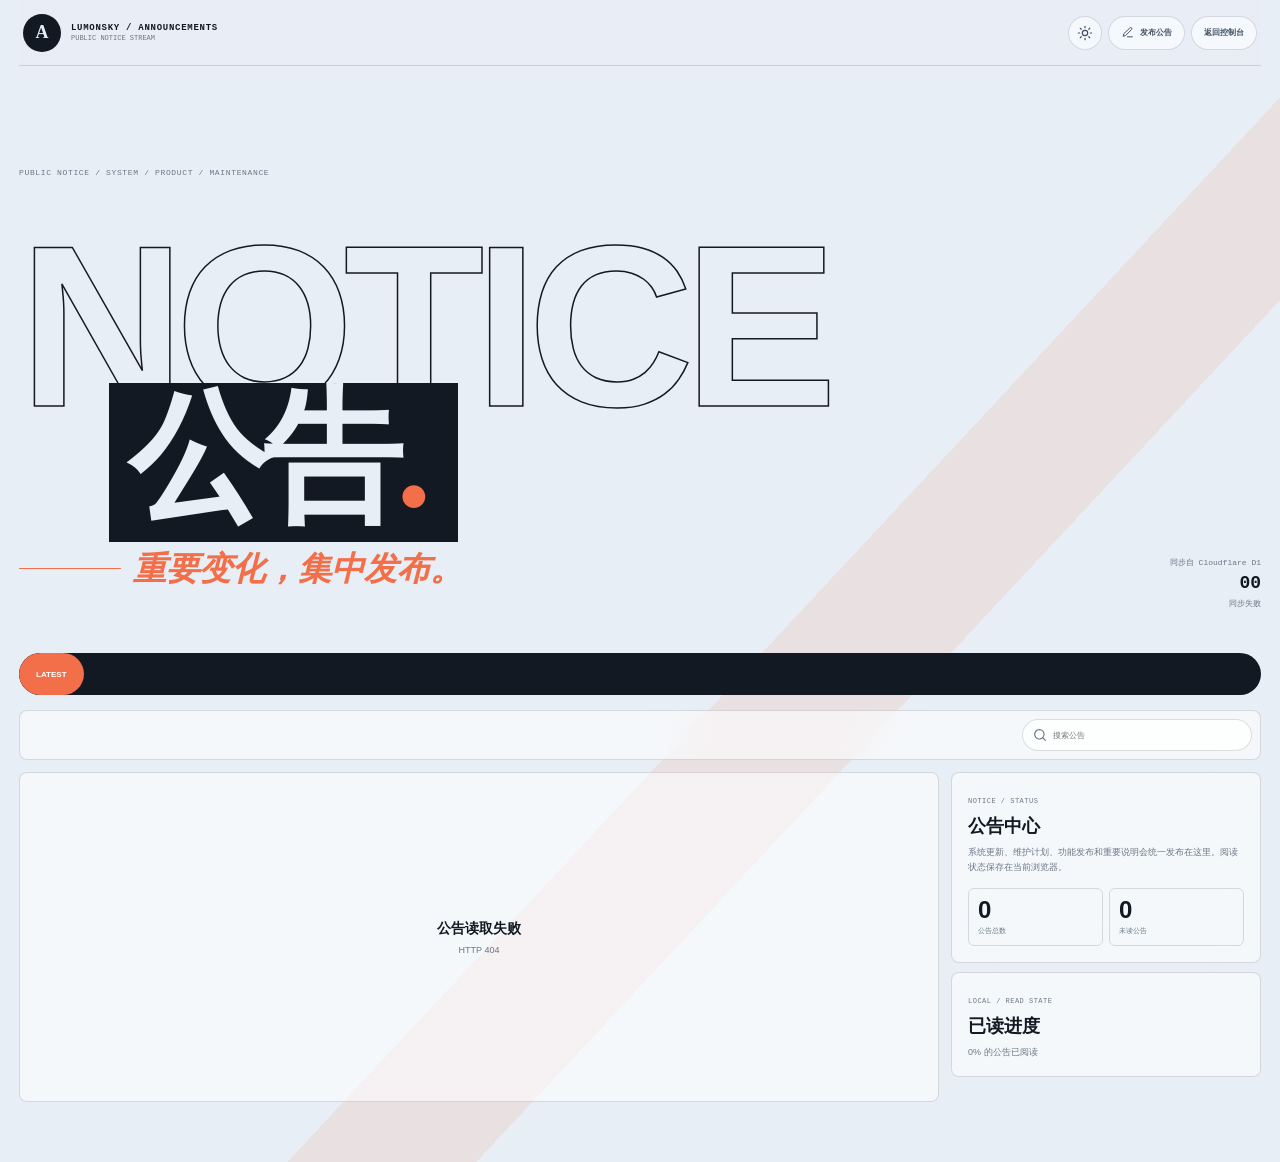
==== announcement.html @ 262a401e "Add files via upload" ====
<!DOCTYPE html>
<html lang="zh-CN" data-theme="glass">
<head>
  <meta charset="UTF-8">
  <meta name="viewport" content="width=device-width, initial-scale=1.0">
  <meta name="theme-color" content="#e8eef5">
  <meta name="description" content="Lumonsky announcements">
  <script src="theme-sync.js"></script>
  <title>公告 / Lumonsky</title>
  <style>
    :root {
      --paper: #e8eef5;
      --ink: #131923;
      --muted: #6b7786;
      --line: rgba(19, 25, 35, 0.14);
      --line-strong: rgba(19, 25, 35, 0.24);
      --accent: #f26f4a;
      --accent-rgb: 242, 111, 74;
      --blue: #3868ed;
      --green: #3c7d51;
      --red: #b7352d;
      --surface: rgba(255, 255, 255, 0.56);
      --surface-strong: rgba(255, 255, 255, 0.76);
      --sans: "Google Sans Flex", "Helvetica Neue", Helvetica, Arial,
        "PingFang SC", "Microsoft YaHei", sans-serif;
      --serif: Georgia, "Times New Roman", "Songti SC", "STSong", serif;
      --mono: ui-monospace, SFMono-Regular, Menlo, Consolas, monospace;
      --ease: cubic-bezier(0.16, 1, 0.3, 1);
      --spring: cubic-bezier(0.2, 1.35, 0.35, 1);
    }

    * {
      box-sizing: border-box;
      margin: 0;
      padding: 0;
    }

    html {
      min-width: 320px;
      background: var(--paper);
    }

    body {
      min-width: 320px;
      min-height: 100vh;
      color: var(--ink);
      background:
        linear-gradient(133deg, transparent 0 58%, rgba(var(--accent-rgb), 0.11) 58% 66%, transparent 66%),
        var(--paper);
      font-family: var(--sans);
      -webkit-font-smoothing: antialiased;
      transition: color 0.3s ease, background-color 0.3s ease;
    }

    body::before {
      content: "NOTICE";
      position: fixed;
      right: -2vw;
      bottom: -8vh;
      z-index: -1;
      color: transparent;
      font-family: "Arial Black", Arial, sans-serif;
      font-size: clamp(150px, 28vw, 470px);
      font-weight: 900;
      line-height: 0.8;
      -webkit-text-stroke: 1px var(--line);
      pointer-events: none;
      user-select: none;
    }

    .opening-curtain {
      position: fixed;
      inset: 0;
      z-index: 5000;
      display: grid;
      grid-template-columns: repeat(5, minmax(0, 1fr));
      overflow: hidden;
      background: transparent;
      pointer-events: auto;
    }

    .opening-curtain span {
      background:
        linear-gradient(180deg, rgba(255, 255, 255, 0.16), transparent 35%),
        var(--paper);
      border-right: 1px solid var(--line);
      transform: translateY(0);
      transition: transform 0.72s var(--ease);
    }

    .opening-curtain span:nth-child(1),
    .opening-curtain span:nth-child(5) {
      transition-delay: 0.02s;
    }

    .opening-curtain span:nth-child(2),
    .opening-curtain span:nth-child(4) {
      transition-delay: 0.08s;
    }

    .opening-curtain span:nth-child(3) {
      transition-delay: 0.14s;
    }

    .opening-curtain.is-leaving span {
      transform: translateY(-101%);
    }

    .opening-copy {
      position: absolute;
      inset: 0;
      display: grid;
      place-content: center;
      justify-items: center;
      gap: 12px;
      color: var(--ink);
      text-align: center;
      transition: opacity 0.34s ease, transform 0.42s var(--ease);
    }

    .opening-curtain.is-leaving .opening-copy {
      opacity: 0;
      transform: translateY(-12px);
    }

    .opening-mark {
      display: grid;
      width: 58px;
      height: 58px;
      place-items: center;
      color: var(--paper);
      background: var(--ink);
      border-radius: 50%;
      font-family: var(--serif);
      font-size: 24px;
      animation: openingMark 0.8s var(--spring) both;
    }

    .opening-copy strong {
      font-family: var(--mono);
      font-size: 9px;
      letter-spacing: 0.12em;
    }

    .opening-copy small {
      color: var(--muted);
      font-family: var(--mono);
      font-size: 7px;
    }

    .opening-count {
      min-width: 72px;
      color: var(--accent);
      font-family: var(--mono);
      font-size: 14px;
      font-variant-numeric: tabular-nums;
    }

    body.is-opening {
      overflow-y: hidden;
    }

    button,
    input,
    textarea,
    select {
      color: inherit;
      font: inherit;
    }

    button {
      border: 0;
      background: none;
      cursor: pointer;
    }

    a {
      color: inherit;
      text-decoration: none;
    }

    [hidden] {
      display: none !important;
    }

    :focus-visible {
      outline: 2px solid var(--accent);
      outline-offset: 2px;
    }

    .icon {
      width: 16px;
      height: 16px;
      fill: none;
      stroke: currentColor;
      stroke-linecap: round;
      stroke-linejoin: round;
      stroke-width: 1.8;
    }

    .icon-sm {
      width: 13px;
      height: 13px;
    }

    .scroll-progress {
      position: fixed;
      inset: 0 0 auto;
      z-index: 1500;
      height: 2px;
      pointer-events: none;
    }

    .scroll-progress i {
      display: block;
      width: 100%;
      height: 100%;
      background: var(--accent);
      transform: scaleX(0);
      transform-origin: left;
    }

    .page {
      width: min(100% - 38px, 1320px);
      margin: 0 auto;
      padding-bottom: 60px;
    }

    .site-header {
      position: sticky;
      top: 0;
      z-index: 80;
      display: flex;
      min-height: 66px;
      align-items: center;
      gap: 12px;
      padding: 0 4px;
      background: color-mix(in srgb, var(--paper) 78%, transparent);
      border-bottom: 1px solid var(--line);
      backdrop-filter: blur(24px) saturate(1.5);
      -webkit-backdrop-filter: blur(24px) saturate(1.5);
      transition: box-shadow 0.28s ease;
    }

    .site-header.is-scrolled {
      box-shadow: 0 14px 36px rgba(20, 30, 42, 0.1);
    }

    .brand {
      display: inline-flex;
      align-items: center;
      gap: 10px;
    }

    .brand-mark {
      display: grid;
      width: 38px;
      height: 38px;
      place-items: center;
      color: var(--paper);
      background: var(--ink);
      border-radius: 50%;
      font-family: var(--serif);
      font-size: 18px;
      font-weight: 700;
    }

    .brand-copy {
      display: grid;
      gap: 1px;
    }

    .brand-copy strong {
      font-family: var(--mono);
      font-size: 9px;
      letter-spacing: 0.08em;
    }

    .brand-copy span {
      color: var(--muted);
      font-family: var(--mono);
      font-size: 7px;
    }

    .header-actions {
      display: flex;
      align-items: center;
      gap: 6px;
      margin-left: auto;
    }

    .pill-button,
    .tool-button {
      display: inline-flex;
      min-height: 34px;
      align-items: center;
      justify-content: center;
      gap: 6px;
      padding: 0 12px;
      color: var(--text-soft, var(--ink));
      background: var(--surface);
      border: 1px solid var(--line);
      border-radius: 999px;
      font-size: 8px;
      font-weight: 650;
      transition:
        color 0.18s ease,
        background 0.18s ease,
        border-color 0.18s ease,
        transform 0.24s var(--spring);
    }

    .tool-button {
      width: 34px;
      padding: 0;
    }

    .pill-button:hover,
    .tool-button:hover {
      color: var(--ink);
      background: var(--surface-strong);
      border-color: var(--line-strong);
      transform: translateY(-1px);
    }

    .intro {
      display: grid;
      grid-template-columns: minmax(0, 1fr) auto;
      align-items: end;
      gap: 28px;
      padding: clamp(54px, 8vw, 106px) 0 34px;
    }

    .intro-label {
      margin-bottom: 12px;
      color: var(--muted);
      font-family: var(--mono);
      font-size: 8px;
      letter-spacing: 0.08em;
    }

    .intro h1 {
      position: relative;
      display: grid;
      width: min(100%, 920px);
      min-height: clamp(260px, 34vw, 430px);
      align-content: center;
      gap: 0;
      line-height: 0.78;
    }

    .ghost-word {
      display: inline-flex;
      width: max-content;
      max-width: 100%;
      min-height: 0.9em;
      align-items: center;
      color: transparent;
      font-family: "Arial Black", Arial, sans-serif;
      font-size: clamp(96px, 18vw, 260px);
      font-weight: 900;
      letter-spacing: -0.045em;
      -webkit-text-stroke: 1.5px var(--ink);
      white-space: nowrap;
    }

    .headline-typing {
      display: inline-block;
      white-space: nowrap;
    }

    .poster-caret {
      display: inline-block;
      width: 0.055em;
      height: 0.68em;
      margin-left: 0.045em;
      background: currentColor;
      opacity: 0;
      vertical-align: 0.02em;
    }

    .ghost-word .poster-caret {
      color: var(--ink);
    }

    .solid-word.is-typing .poster-caret,
    .ghost-word.is-typing .poster-caret {
      opacity: 1;
      animation: caretBlink 0.72s steps(1) infinite;
    }

    .solid-word {
      position: relative;
      z-index: 2;
      display: inline-flex;
      width: max-content;
      margin-top: -0.34em;
      margin-left: clamp(28px, 7vw, 100px);
      padding: 0.08em 0.14em 0.13em;
      color: var(--paper);
      background: var(--ink);
      font-family: var(--serif);
      font-size: clamp(62px, 11vw, 150px);
      font-weight: 600;
      letter-spacing: -0.05em;
      line-height: 0.92;
      min-width: 2.15em;
      min-height: 1.05em;
      align-items: center;
    }

    .solid-word .solid-dot {
      color: var(--accent);
      font-style: normal;
    }

    .poster-line {
      display: flex;
      align-items: center;
      gap: 12px;
      margin-top: 0.3em;
      color: var(--accent);
      font-family: var(--serif);
      font-size: clamp(20px, 2.6vw, 36px);
      font-style: italic;
      line-height: 1;
      opacity: 0;
      transform: translateX(-20px);
      animation: posterLine 0.72s 1.54s var(--ease) forwards;
    }

    .poster-line::before {
      content: "";
      width: clamp(36px, 8vw, 110px);
      height: 1px;
      background: var(--accent);
    }

    .intro-meta {
      display: grid;
      justify-items: end;
      gap: 5px;
      padding-bottom: 10px;
      color: var(--muted);
      font-family: var(--mono);
      font-size: 8px;
      text-align: right;
    }

    .intro-meta strong {
      color: var(--ink);
      font-size: 18px;
      font-weight: 600;
    }

    .ticker {
      display: flex;
      min-height: 42px;
      align-items: center;
      overflow: hidden;
      color: var(--paper);
      background: var(--ink);
      border-radius: 999px;
    }

    [data-theme="night"] .ticker {
      color: var(--ink);
      background: var(--paper);
    }

    .ticker-label {
      position: relative;
      z-index: 2;
      display: inline-flex;
      height: 42px;
      align-items: center;
      padding: 0 17px;
      color: var(--accent-ink, #fff);
      background: var(--accent);
      border-radius: 999px;
      font-size: 8px;
      font-weight: 700;
      white-space: nowrap;
    }

    .ticker-track {
      display: flex;
      min-width: max-content;
      align-items: center;
      gap: 34px;
      padding-left: 22px;
      animation: tickerMove 30s linear infinite;
    }

    .ticker:hover .ticker-track {
      animation-play-state: paused;
    }

    .ticker-track span {
      font-family: var(--mono);
      font-size: 8px;
      white-space: nowrap;
    }

    .ticker-track i {
      width: 4px;
      height: 4px;
      background: var(--accent);
      border-radius: 50%;
    }

    .toolbar {
      display: flex;
      align-items: center;
      gap: 8px;
      margin-top: 15px;
      padding: 8px;
      background: var(--surface);
      border: 1px solid var(--line);
      border-radius: 8px;
      backdrop-filter: blur(20px);
    }

    .category-list {
      display: flex;
      min-width: 0;
      align-items: center;
      gap: 4px;
      overflow-x: auto;
      scrollbar-width: none;
    }

    .category-list::-webkit-scrollbar {
      display: none;
    }

    .category-button {
      min-height: 31px;
      padding: 0 11px;
      color: var(--muted);
      border-radius: 999px;
      font-size: 8px;
      white-space: nowrap;
    }

    .category-button[aria-selected="true"] {
      color: var(--accent-ink, #fff);
      background: var(--accent);
    }

    .search-box {
      position: relative;
      width: min(230px, 34vw);
      margin-left: auto;
    }

    .search-box input {
      width: 100%;
      height: 32px;
      padding: 0 10px 0 30px;
      background: var(--surface-strong);
      border: 1px solid var(--line);
      border-radius: 999px;
      outline: none;
      font-size: 8px;
    }

    .search-box .icon {
      position: absolute;
      left: 10px;
      top: 50%;
      color: var(--muted);
      transform: translateY(-50%);
    }

    .announcement-layout {
      display: grid;
      grid-template-columns: minmax(0, 1fr) 310px;
      gap: 12px;
      margin-top: 12px;
    }

    .announcement-list {
      display: grid;
      gap: 8px;
    }

    .announcement-card {
      position: relative;
      display: grid;
      grid-template-columns: 54px minmax(0, 1fr) auto;
      gap: 16px;
      padding: 20px;
      overflow: hidden;
      background: var(--surface);
      border: 1px solid var(--line);
      border-radius: 8px;
      backdrop-filter: blur(22px) saturate(1.4);
      -webkit-backdrop-filter: blur(22px) saturate(1.4);
      transition:
        transform 0.3s var(--spring),
        border-color 0.24s ease,
        box-shadow 0.24s ease;
      --spot-x: 50%;
      --spot-y: 50%;
    }

    .announcement-card::before {
      content: "";
      position: absolute;
      inset: 0;
      background: radial-gradient(
        circle 170px at var(--spot-x) var(--spot-y),
        rgba(var(--accent-rgb), 0.18),
        transparent 68%
      );
      opacity: 0;
      pointer-events: none;
      transition: opacity 0.24s ease;
    }

    .announcement-card:hover {
      transform: translateY(-3px);
      border-color: var(--line-strong);
      box-shadow: 0 18px 48px rgba(20, 30, 42, 0.1);
    }

    .announcement-card:hover::before {
      opacity: 1;
    }

    .announcement-index {
      position: relative;
      z-index: 1;
      color: var(--accent);
      font-family: var(--mono);
      font-size: 10px;
      letter-spacing: 0.06em;
    }

    .announcement-copy {
      position: relative;
      z-index: 1;
      display: grid;
      min-width: 0;
      gap: 7px;
    }

    .announcement-tags {
      display: flex;
      flex-wrap: wrap;
      align-items: center;
      gap: 5px;
      color: var(--muted);
      font-family: var(--mono);
      font-size: 7px;
    }

    .announcement-tag {
      padding: 3px 7px;
      color: var(--accent);
      background: rgba(var(--accent-rgb), 0.1);
      border-radius: 999px;
    }

    .announcement-card h2 {
      font-size: clamp(20px, 2.6vw, 34px);
      font-weight: 650;
      line-height: 1.08;
      letter-spacing: 0;
    }

    .announcement-card p {
      display: -webkit-box;
      overflow: hidden;
      color: var(--muted);
      font-size: 10px;
      line-height: 1.7;
      -webkit-box-orient: vertical;
      -webkit-line-clamp: 2;
    }

    .announcement-side {
      position: relative;
      z-index: 1;
      display: grid;
      align-content: space-between;
      justify-items: end;
      gap: 14px;
    }

    .announcement-side time {
      color: var(--muted);
      font-family: var(--mono);
      font-size: 7px;
      white-space: nowrap;
    }

    .round-arrow {
      display: grid;
      width: 31px;
      height: 31px;
      place-items: center;
      color: var(--muted);
      border: 1px solid var(--line);
      border-radius: 50%;
      transition: color 0.2s ease, background 0.2s ease, transform 0.24s var(--spring);
    }

    .announcement-card:hover .round-arrow {
      color: var(--accent-ink, #fff);
      background: var(--accent);
      border-color: var(--accent);
      transform: rotate(-8deg);
    }

    .announcement-card.is-read {
      opacity: 0.7;
    }

    .announcement-card.is-pinned {
      border-color: rgba(var(--accent-rgb), 0.44);
    }

    .side-panel {
      position: sticky;
      top: 84px;
      align-self: start;
      display: grid;
      gap: 9px;
    }

    .info-panel {
      padding: 16px;
      background: var(--surface);
      border: 1px solid var(--line);
      border-radius: 8px;
      backdrop-filter: blur(20px);
    }

    .info-panel > span {
      color: var(--muted);
      font-family: var(--mono);
      font-size: 7px;
      letter-spacing: 0.07em;
    }

    .info-panel h3 {
      margin-top: 7px;
      font-size: 18px;
    }

    .info-panel p {
      margin-top: 7px;
      color: var(--muted);
      font-size: 9px;
      line-height: 1.65;
    }

    .info-stats {
      display: grid;
      grid-template-columns: repeat(2, minmax(0, 1fr));
      gap: 6px;
      margin-top: 13px;
    }

    .info-stat {
      padding: 9px;
      border: 1px solid var(--line);
      border-radius: 6px;
    }

    .info-stat strong {
      display: block;
      font-family: "Arial Black", Arial, sans-serif;
      font-size: 24px;
      line-height: 1;
    }

    .info-stat span {
      display: block;
      margin-top: 4px;
      color: var(--muted);
      font-size: 7px;
    }

    .empty-state {
      display: grid;
      min-height: 330px;
      place-content: center;
      justify-items: center;
      gap: 7px;
      color: var(--muted);
      background: var(--surface);
      border: 1px solid var(--line);
      border-radius: 8px;
      text-align: center;
      font-size: 9px;
    }

    .empty-state strong {
      color: var(--ink);
      font-size: 14px;
    }

    .reveal-pending {
      opacity: 0;
      transform: translateY(16px) scale(0.99);
    }

    .reveal-ready {
      opacity: 1;
      transform: translateY(0) scale(1);
      transition:
        opacity 0.58s var(--ease),
        transform 0.62s var(--spring),
        border-color 0.24s ease,
        box-shadow 0.24s ease;
    }

    dialog {
      width: min(690px, calc(100vw - 24px));
      max-height: min(760px, calc(100vh - 24px));
      margin: auto;
      padding: 0;
      color: var(--ink);
      background: var(--surface-strong);
      border: 1px solid var(--line-strong);
      border-radius: 9px;
      box-shadow: 0 28px 90px rgba(20, 30, 42, 0.3);
      backdrop-filter: blur(32px) saturate(1.45);
      -webkit-backdrop-filter: blur(32px) saturate(1.45);
    }

    dialog::backdrop {
      background: rgba(14, 22, 31, 0.42);
      backdrop-filter: blur(6px);
    }

    dialog[open] {
      animation: dialogIn 0.36s var(--spring) both;
    }

    .dialog-inner {
      max-height: min(760px, calc(100vh - 24px));
      padding: 22px;
      overflow-y: auto;
    }

    .dialog-head {
      display: flex;
      align-items: flex-start;
      justify-content: space-between;
      gap: 14px;
      padding-bottom: 13px;
      border-bottom: 1px solid var(--line);
    }

    .dialog-head span {
      color: var(--muted);
      font-family: var(--mono);
      font-size: 7px;
    }

    .dialog-head h2 {
      margin-top: 7px;
      font-size: clamp(24px, 4vw, 40px);
      line-height: 1.08;
    }

    .dialog-close {
      display: grid;
      width: 31px;
      height: 31px;
      place-items: center;
      flex: 0 0 auto;
      color: var(--muted);
      border: 1px solid var(--line);
      border-radius: 50%;
    }

    .detail-meta {
      display: flex;
      flex-wrap: wrap;
      gap: 8px;
      margin-top: 14px;
      color: var(--muted);
      font-family: var(--mono);
      font-size: 8px;
    }

    .detail-content {
      margin-top: 18px;
      color: var(--text-soft, var(--ink));
      font-size: 13px;
      line-height: 1.9;
      white-space: pre-wrap;
    }

    .detail-actions {
      display: flex;
      justify-content: flex-end;
      gap: 7px;
      margin-top: 22px;
      padding-top: 14px;
      border-top: 1px solid var(--line);
    }

    .dialog-button {
      min-height: 34px;
      padding: 0 13px;
      color: var(--text-soft, var(--ink));
      background: var(--surface);
      border: 1px solid var(--line);
      border-radius: 999px;
      font-size: 8px;
      font-weight: 650;
    }

    .dialog-button.is-primary {
      color: var(--accent-ink, #fff);
      background: var(--accent);
      border-color: var(--accent);
    }

    .admin-form {
      display: grid;
      gap: 10px;
      margin-top: 16px;
    }

    .admin-form label {
      color: var(--muted);
      font-size: 8px;
    }

    .admin-form input,
    .admin-form textarea,
    .admin-form select {
      width: 100%;
      padding: 10px 11px;
      color: var(--ink);
      background: var(--surface);
      border: 1px solid var(--line);
      border-radius: 6px;
      outline: none;
      font-size: 10px;
    }

    .admin-form textarea {
      min-height: 150px;
      resize: vertical;
      line-height: 1.7;
    }

    .admin-form input:focus,
    .admin-form textarea:focus,
    .admin-form select:focus {
      border-color: var(--accent);
      box-shadow: 0 0 0 3px rgba(var(--accent-rgb), 0.1);
    }

    .admin-inline {
      display: flex;
      align-items: center;
      gap: 8px;
      color: var(--muted);
      font-size: 8px;
    }

    .admin-status {
      min-height: 18px;
      color: var(--muted);
      font-size: 8px;
    }

    .admin-status.is-error {
      color: var(--red);
    }

    .admin-status.is-success {
      color: var(--green);
    }

    .toast {
      position: fixed;
      top: 12px;
      left: 50%;
      z-index: 3000;
      min-width: 190px;
      max-width: min(420px, calc(100vw - 24px));
      padding: 9px 14px;
      color: #fff;
      background: #050505;
      border: 1px solid rgba(255, 255, 255, 0.13);
      border-radius: 999px;
      box-shadow: 0 18px 44px rgba(0, 0, 0, 0.26);
      font-size: 8px;
      text-align: center;
      opacity: 0;
      transform: translate(-50%, -15px) scale(0.9);
      pointer-events: none;
      transition: opacity 0.22s ease, transform 0.42s var(--spring);
    }

    .toast.is-visible {
      opacity: 1;
      transform: translate(-50%, 0) scale(1);
    }

    @keyframes caretBlink {
      0%, 48% { opacity: 1; }
      49%, 100% { opacity: 0; }
    }

    @keyframes openingMark {
      from { opacity: 0; transform: scale(0.72) rotate(-8deg); }
      to { opacity: 1; transform: scale(1) rotate(0); }
    }

    @keyframes posterLetter {
      from {
        opacity: 0;
        transform: translateY(0.55em) rotate(3deg);
      }
      to {
        opacity: 1;
        transform: translateY(0) rotate(0);
      }
    }

    @keyframes posterSolid {
      to { clip-path: inset(0 0 0 0); }
    }

    @keyframes posterLine {
      to { opacity: 1; transform: translateX(0); }
    }

    @keyframes tickerMove {
      from { transform: translateX(0); }
      to { transform: translateX(-50%); }
    }

    @keyframes dialogIn {
      from { opacity: 0; transform: translateY(14px) scale(0.96); }
      to { opacity: 1; transform: translateY(0) scale(1); }
    }

    @media (max-width: 900px) {
      .announcement-layout {
        grid-template-columns: minmax(0, 1fr);
      }

      .side-panel {
        position: static;
        grid-template-columns: repeat(2, minmax(0, 1fr));
      }
    }

    @media (max-width: 640px) {
      .page {
        width: calc(100% - 22px);
      }

      .site-header {
        min-height: 58px;
      }

      .brand-copy span,
      .header-actions .pill-button span {
        display: none;
      }

      .intro {
        grid-template-columns: minmax(0, 1fr);
        gap: 18px;
        padding-top: 48px;
      }

      .intro h1 {
        min-height: 220px;
      }

      .ghost-word {
        font-size: clamp(68px, 22vw, 94px);
        letter-spacing: -0.055em;
      }

      .solid-word {
        margin-left: 18px;
        font-size: clamp(48px, 16vw, 68px);
      }

      .poster-line {
        font-size: 19px;
      }

      .intro-meta {
        justify-items: start;
        text-align: left;
      }

      .toolbar {
        align-items: stretch;
        flex-direction: column;
      }

      .search-box {
        width: 100%;
      }

      .announcement-card {
        grid-template-columns: 34px minmax(0, 1fr);
        gap: 10px;
        padding: 15px;
      }

      .announcement-side {
        grid-column: 2;
        grid-row: 2;
        display: flex;
        align-items: center;
        justify-content: space-between;
      }

      .side-panel {
        grid-template-columns: minmax(0, 1fr);
      }

      .dialog-inner {
        padding: 18px;
      }
    }

    @media (prefers-reduced-motion: reduce) {
      *,
      *::before,
      *::after {
        animation-duration: 0.01ms !important;
        animation-iteration-count: 1 !important;
        transition-duration: 0.01ms !important;
      }
    }
  </style>
</head>
<body>
  <div class="opening-curtain" id="openingCurtain" aria-hidden="true">
    <span></span><span></span><span></span><span></span><span></span>
    <div class="opening-copy">
      <span class="opening-mark">A</span>
      <strong>LUMONSKY / PUBLIC BULLETIN</strong>
      <small>正在同步公告信号</small>
      <span class="opening-count" id="openingCount">000</span>
    </div>
  </div>
  <div class="scroll-progress" aria-hidden="true"><i id="scrollProgress"></i></div>
  <div class="page">
    <header class="site-header" id="siteHeader">
      <a class="brand" href="index.html" data-home-link aria-label="返回 Lumonsky 控制台">
        <span class="brand-mark">A</span>
        <span class="brand-copy">
          <strong>LUMONSKY / ANNOUNCEMENTS</strong>
          <span>PUBLIC NOTICE STREAM</span>
        </span>
      </a>
      <div class="header-actions">
        <button class="tool-button" id="themeButton" type="button" aria-label="切换主题">
          <svg class="icon"><use href="#i-sun"></use></svg>
        </button>
        <button class="pill-button" id="manageButton" type="button">
          <svg class="icon icon-sm"><use href="#i-edit"></use></svg>
          <span>发布公告</span>
        </button>
        <a class="pill-button" href="index.html" data-home-link>
          <span>返回控制台</span>
        </a>
      </div>
    </header>

    <main>
      <section class="intro">
        <div>
          <p class="intro-label">PUBLIC NOTICE / SYSTEM / PRODUCT / MAINTENANCE</p>
          <h1 aria-label="公告：重要变化，集中发布。">
            <span class="ghost-word" aria-hidden="true">
              <span class="headline-typing" id="noticeGhostText">NOTICE</span><i class="poster-caret"></i>
            </span>
            <span class="solid-word" aria-hidden="true">
              <span class="headline-typing" id="noticeSolidText">公告</span><i class="solid-dot">.</i><i class="poster-caret"></i>
            </span>
            <span class="poster-line">重要变化，集中发布。</span>
          </h1>
        </div>
        <div class="intro-meta">
          <span>同步自 Cloudflare D1</span>
          <strong id="noticeTotal">00</strong>
          <span id="noticeUpdated">等待读取</span>
        </div>
      </section>

      <section class="ticker" aria-label="最新公告">
        <span class="ticker-label">LATEST</span>
        <div class="ticker-track" id="tickerTrack"></div>
      </section>

      <section class="toolbar" aria-label="公告筛选">
        <div class="category-list" id="categoryList" role="tablist"></div>
        <label class="search-box">
          <svg class="icon"><use href="#i-search"></use></svg>
          <input id="noticeSearch" type="search" placeholder="搜索公告">
        </label>
      </section>

      <div class="announcement-layout">
        <section class="announcement-list" id="announcementList" aria-live="polite"></section>
        <aside class="side-panel">
          <section class="info-panel">
            <span>NOTICE / STATUS</span>
            <h3>公告中心</h3>
            <p>系统更新、维护计划、功能发布和重要说明会统一发布在这里。阅读状态保存在当前浏览器。</p>
            <div class="info-stats">
              <div class="info-stat"><strong id="statAll">0</strong><span>公告总数</span></div>
              <div class="info-stat"><strong id="statUnread">0</strong><span>未读公告</span></div>
            </div>
          </section>
          <section class="info-panel">
            <span>LOCAL / READ STATE</span>
            <h3>已读进度</h3>
            <p id="readProgressText">0% 的公告已阅读</p>
          </section>
        </aside>
      </div>
    </main>
  </div>

  <dialog id="detailDialog">
    <div class="dialog-inner">
      <div class="dialog-head">
        <div>
          <span id="detailCategory">ANNOUNCEMENT</span>
          <h2 id="detailTitle">公告</h2>
        </div>
        <button class="dialog-close" id="detailClose" type="button" aria-label="关闭">
          <svg class="icon"><use href="#i-x"></use></svg>
        </button>
      </div>
      <div class="detail-meta">
        <span id="detailTime"></span>
        <span id="detailPinned"></span>
      </div>
      <div class="detail-content" id="detailContent"></div>
      <div class="detail-actions">
        <button class="dialog-button" id="detailDelete" type="button" hidden>删除公告</button>
        <button class="dialog-button is-primary" id="detailDone" type="button">知道了</button>
      </div>
    </div>
  </dialog>

  <dialog id="adminDialog">
    <div class="dialog-inner">
      <div class="dialog-head">
        <div>
          <span>ADMIN / PUBLISH</span>
          <h2>发布公告</h2>
        </div>
        <button class="dialog-close" id="adminClose" type="button" aria-label="关闭">
          <svg class="icon"><use href="#i-x"></use></svg>
        </button>
      </div>
      <form class="admin-form" id="adminForm">
        <label for="adminPassword">管理口令</label>
        <input id="adminPassword" type="password" maxlength="256" autocomplete="current-password" placeholder="DASHBOARD_PASSWORD">
        <label for="adminTitle">标题</label>
        <input id="adminTitle" type="text" maxlength="140" placeholder="公告标题" required>
        <label for="adminCategory">分类</label>
        <select id="adminCategory">
          <option>系统</option>
          <option>功能</option>
          <option>维护</option>
          <option>活动</option>
          <option>公告</option>
        </select>
        <label for="adminSummary">摘要</label>
        <input id="adminSummary" type="text" maxlength="240" placeholder="列表页显示的简短摘要">
        <label for="adminContent">正文</label>
        <textarea id="adminContent" maxlength="12000" placeholder="公告完整内容" required></textarea>
        <label class="admin-inline"><input id="adminPinned" type="checkbox">置顶公告</label>
        <p class="admin-status" id="adminStatus" aria-live="polite"></p>
        <div class="detail-actions">
          <button class="dialog-button" id="adminCancel" type="button">取消</button>
          <button class="dialog-button is-primary" type="submit">发布</button>
        </div>
      </form>
    </div>
  </dialog>

  <div class="toast" id="toast" role="status" aria-live="polite"></div>

  <svg aria-hidden="true" style="position:absolute;width:0;height:0;overflow:hidden">
    <symbol id="i-search" viewBox="0 0 24 24"><circle cx="11" cy="11" r="7"/><path d="m20 20-4-4"/></symbol>
    <symbol id="i-sun" viewBox="0 0 24 24"><circle cx="12" cy="12" r="4"/><path d="M12 2v2M12 20v2M4.93 4.93l1.42 1.42M17.66 17.66l1.41 1.41M2 12h2M20 12h2M4.93 19.07l1.42-1.42M17.66 6.34l1.41-1.41"/></symbol>
    <symbol id="i-edit" viewBox="0 0 24 24"><path d="M12 20h9M16.5 3.5a2.1 2.1 0 0 1 3 3L8 18l-4 1 1-4Z"/></symbol>
    <symbol id="i-x" viewBox="0 0 24 24"><path d="m6 6 12 12M18 6 6 18"/></symbol>
    <symbol id="i-arrow" viewBox="0 0 24 24"><path d="M5 12h14M13 6l6 6-6 6"/></symbol>
  </svg>

  <script src="visit-track.js"></script>
  <script>
    (() => {
      "use strict";

      const $ = (selector, scope = document) => scope.querySelector(selector);
      const $$ = (selector, scope = document) => [...scope.querySelectorAll(selector)];
      const TOKEN_KEY = "lumon.dashviewer.token";
      const READ_KEY = "lumon.announcements.read.v1";
      const reducedMotion = matchMedia("(prefers-reduced-motion: reduce)").matches;
      const state = {
        announcements: [],
        category: "全部",
        query: "",
        active: null,
        token: "",
        toastTimer: 0
      };

      function parseDate(value) {
        let text = String(value || "");
        if (/^\d{4}-\d{2}-\d{2} \d{2}:\d{2}:\d{2}$/.test(text)) text = `${text.replace(" ", "T")}Z`;
        const date = new Date(text);
        return Number.isNaN(date.getTime()) ? null : date;
      }

      function formatDate(value) {
        const date = parseDate(value);
        if (!date) return "时间未知";
        return date.toLocaleString("zh-CN", {
          year: "numeric",
          month: "2-digit",
          day: "2-digit",
          hour: "2-digit",
          minute: "2-digit",
          hour12: false
        });
      }

      function timeAgo(value) {
        const date = parseDate(value);
        if (!date) return "未知";
        const diff = Date.now() - date.getTime();
        if (diff < 60000) return "刚刚";
        if (diff < 3600000) return `${Math.floor(diff / 60000)} 分钟前`;
        if (diff < 86400000) return `${Math.floor(diff / 3600000)} 小时前`;
        return `${Math.floor(diff / 86400000)} 天前`;
      }

      function readIds() {
        try {
          return new Set(JSON.parse(localStorage.getItem(READ_KEY) || "[]"));
        } catch {
          return new Set();
        }
      }

      function markRead(id) {
        const ids = readIds();
        ids.add(id);
        try {
          localStorage.setItem(READ_KEY, JSON.stringify([...ids]));
        } catch {}
      }

      function showToast(message) {
        const node = $("#toast");
        node.textContent = message;
        node.classList.add("is-visible");
        clearTimeout(state.toastTimer);
        state.toastTimer = setTimeout(() => node.classList.remove("is-visible"), 2400);
      }

      function filtered() {
        const query = state.query.toLowerCase();
        return state.announcements.filter((item) => {
          const categoryMatch = state.category === "全部" || item.category === state.category;
          const searchMatch = !query || [
            item.title,
            item.summary,
            item.content,
            item.category
          ].join(" ").toLowerCase().includes(query);
          return categoryMatch && searchMatch;
        });
      }

      function renderTicker() {
        const track = $("#tickerTrack");
        const titles = state.announcements.slice(0, 10).map((item) => item.title);
        if (!titles.length) {
          track.innerHTML = "<span>暂无公告</span><i></i><span>发布后会显示在这里</span>";
          return;
        }
        track.replaceChildren();
        [...titles, ...titles].forEach((title) => {
          const span = document.createElement("span");
          span.textContent = title;
          const dot = document.createElement("i");
          track.append(span, dot);
        });
      }

      function renderCategories() {
        const list = $("#categoryList");
        const categories = ["全部", ...new Set(state.announcements.map((item) => item.category || "公告"))];
        list.replaceChildren();
        categories.forEach((category) => {
          const button = document.createElement("button");
          button.type = "button";
          button.className = "category-button";
          button.setAttribute("role", "tab");
          button.setAttribute("aria-selected", String(category === state.category));
          button.textContent = category;
          button.addEventListener("click", () => {
            state.category = category;
            renderCategories();
            renderList();
          });
          list.appendChild(button);
        });
      }

      function renderStats() {
        const read = readIds();
        const unread = state.announcements.filter((item) => !read.has(item.id)).length;
        const progress = state.announcements.length
          ? Math.round((state.announcements.length - unread) / state.announcements.length * 100)
          : 0;
        $("#noticeTotal").textContent = String(state.announcements.length).padStart(2, "0");
        $("#statAll").textContent = String(state.announcements.length);
        $("#statUnread").textContent = String(unread);
        $("#readProgressText").textContent = `${progress}% 的公告已阅读`;
      }

      function createCard(item, index) {
        const read = readIds().has(item.id);
        const card = document.createElement("article");
        card.className = `announcement-card${read ? " is-read" : ""}${item.pinned ? " is-pinned" : ""}`;
        card.tabIndex = 0;
        card.dataset.id = item.id;
        card.innerHTML = `
          <span class="announcement-index">${String(index + 1).padStart(2, "0")}</span>
          <span class="announcement-copy">
            <span class="announcement-tags"><span class="announcement-tag"></span><span class="announcement-read"></span></span>
            <h2></h2>
            <p></p>
          </span>
          <span class="announcement-side">
            <time></time>
            <span class="round-arrow"><svg class="icon icon-sm"><use href="#i-arrow"></use></svg></span>
          </span>
        `;
        $(".announcement-tag", card).textContent = item.category || "公告";
        $(".announcement-read", card).textContent = read ? "已读" : item.pinned ? "置顶 / 未读" : "未读";
        $("h2", card).textContent = item.title;
        $("p", card).textContent = item.summary || item.content;
        $("time", card).textContent = timeAgo(item.created_at);
        const open = () => openDetail(item);
        card.addEventListener("click", open);
        card.addEventListener("keydown", (event) => {
          if (event.key === "Enter" || event.key === " ") {
            event.preventDefault();
            open();
          }
        });
        card.addEventListener("pointermove", (event) => {
          if (reducedMotion || matchMedia("(pointer: coarse)").matches) return;
          const rect = card.getBoundingClientRect();
          card.style.setProperty("--spot-x", `${event.clientX - rect.left}px`);
          card.style.setProperty("--spot-y", `${event.clientY - rect.top}px`);
        });
        return card;
      }

      function renderList() {
        const list = $("#announcementList");
        const items = filtered();
        list.replaceChildren();
        if (!items.length) {
          const empty = document.createElement("div");
          empty.className = "empty-state";
          empty.innerHTML = "<strong>暂无匹配公告</strong><span>调整分类或搜索条件后再试</span>";
          list.appendChild(empty);
          return;
        }
        items.forEach((item, index) => {
          const card = createCard(item, index);
          list.appendChild(card);
        });
        bindReveal();
      }

      function openDetail(item) {
        state.active = item;
        markRead(item.id);
        $("#detailCategory").textContent = `${item.category || "公告"} / ANNOUNCEMENT`;
        $("#detailTitle").textContent = item.title;
        $("#detailTime").textContent = formatDate(item.created_at);
        $("#detailPinned").textContent = item.pinned ? "PINNED" : "";
        $("#detailContent").textContent = item.content;
        $("#detailDelete").hidden = !state.token;
        $("#detailDialog").showModal();
        renderStats();
        renderList();
      }

      function initializeHeadlineTyping() {
        const ghost = $("#noticeGhostText");
        const solid = $("#noticeSolidText");
        const ghostLine = ghost?.closest(".ghost-word");
        const solidLine = solid?.closest(".solid-word");
        if (!ghost || !solid || !ghostLine || !solidLine) return;
        const phrases = [
          ["NOTICE", "公告"],
          ["BULLETIN", "更新"],
          ["UPDATES", "说明"]
        ];
        if (reducedMotion) {
          ghost.textContent = phrases[0][0];
          solid.textContent = phrases[0][1];
          return;
        }
        const wait = (ms) => new Promise((resolve) => setTimeout(resolve, ms));
        const active = (line) => {
          ghostLine.classList.toggle("is-typing", line === ghostLine);
          solidLine.classList.toggle("is-typing", line === solidLine);
        };
        const type = async (node, line, text) => {
          active(line);
          node.textContent = "";
          for (const character of text) {
            node.textContent += character;
            await wait(58 + Math.random() * 62);
          }
        };
        const erase = async (node, line) => {
          active(line);
          while (node.textContent.length) {
            node.textContent = node.textContent.slice(0, -1);
            await wait(30 + Math.random() * 36);
          }
        };
        (async () => {
          let index = 0;
          await wait(1900);
          ghost.textContent = "";
          solid.textContent = "";
          while (true) {
            const pair = phrases[index % phrases.length];
            await type(ghost, ghostLine, pair[0]);
            await wait(140);
            await type(solid, solidLine, pair[1]);
            await wait(1900);
            await erase(solid, solidLine);
            await wait(130);
            await erase(ghost, ghostLine);
            ghostLine.classList.remove("is-typing");
            solidLine.classList.remove("is-typing");
            await wait(360);
            index += 1;
          }
        })();
      }

      function bindReveal() {
        if (reducedMotion || !("IntersectionObserver" in window)) return;
        const observer = new IntersectionObserver((entries) => {
          entries.forEach((entry) => {
            if (!entry.isIntersecting) return;
            entry.target.classList.remove("reveal-pending");
            entry.target.classList.add("reveal-ready");
            observer.unobserve(entry.target);
          });
        }, { threshold: 0.06 });
        $$(".announcement-card:not(.reveal-ready):not(.reveal-pending)").forEach((card, index) => {
          card.style.transitionDelay = `${Math.min(index * 55, 220)}ms`;
          card.classList.add("reveal-pending");
          observer.observe(card);
        });
      }

      function bindScrollMotion() {
        const progress = $("#scrollProgress");
        const header = $("#siteHeader");
        let frame = 0;
        const update = () => {
          frame = 0;
          const max = Math.max(1, document.documentElement.scrollHeight - innerHeight);
          progress.style.transform = `scaleX(${Math.min(1, Math.max(0, scrollY / max))})`;
          header.classList.toggle("is-scrolled", scrollY > 12);
        };
        addEventListener("scroll", () => {
          if (!frame) frame = requestAnimationFrame(update);
        }, { passive: true });
        update();
      }

      async function loadAnnouncements() {
        try {
          const response = await fetch("/api/announcements", { cache: "no-store" });
          const data = await response.json().catch(() => ({}));
          if (!response.ok || data.success === false) {
            throw new Error(data.message || `HTTP ${response.status}`);
          }
          state.announcements = Array.isArray(data.announcements) ? data.announcements : [];
          $("#noticeUpdated").textContent = `更新于 ${new Date().toLocaleTimeString("zh-CN", { hour12: false })}`;
          renderTicker();
          renderCategories();
          renderStats();
          renderList();
        } catch (error) {
          $("#announcementList").innerHTML = `<div class="empty-state"><strong>公告读取失败</strong><span>${String(error.message || error)}</span></div>`;
          $("#noticeUpdated").textContent = "同步失败";
        }
      }

      async function publishAnnouncement(event) {
        event.preventDefault();
        const password = $("#adminPassword").value;
        const status = $("#adminStatus");
        if (!password) {
          status.textContent = "请输入管理口令";
          status.className = "admin-status is-error";
          return;
        }
        status.textContent = "正在发布公告…";
        status.className = "admin-status";
        try {
          const response = await fetch("/api/announcements", {
            method: "POST",
            headers: {
              "Content-Type": "application/json",
              "X-Dashboard-Token": password
            },
            body: JSON.stringify({
              title: $("#adminTitle").value.trim(),
              category: $("#adminCategory").value,
              summary: $("#adminSummary").value.trim(),
              content: $("#adminContent").value.trim(),
              pinned: $("#adminPinned").checked
            })
          });
          const data = await response.json().catch(() => ({}));
          if (!response.ok || data.success === false) {
            throw new Error(data.message || `发布失败 (${response.status})`);
          }
          try {
            sessionStorage.setItem(TOKEN_KEY, password);
          } catch {}
          state.token = password;
          status.textContent = "公告已发布";
          status.className = "admin-status is-success";
          $("#adminForm").reset();
          $("#adminPassword").value = password;
          await loadAnnouncements();
          showToast("公告已发布");
        } catch (error) {
          status.textContent = error.message || "发布失败";
          status.className = "admin-status is-error";
        }
      }

      async function deleteAnnouncement() {
        if (!state.active || !state.token) return;
        try {
          const response = await fetch(`/api/announcements?id=${encodeURIComponent(state.active.id)}`, {
            method: "DELETE",
            headers: { "X-Dashboard-Token": state.token }
          });
          const data = await response.json().catch(() => ({}));
          if (!response.ok || data.success === false) {
            throw new Error(data.message || "删除失败");
          }
          $("#detailDialog").close();
          showToast("公告已删除");
          await loadAnnouncements();
        } catch (error) {
          showToast(error.message || "删除失败");
        }
      }

      function bind() {
        if (["127.0.0.1", "localhost"].includes(location.hostname)) {
          $$("[data-home-link]").forEach((link) => link.setAttribute("href", "index5.html"));
        }
        $("#themeButton").addEventListener("click", () => window.PellosyTheme?.cycle());
        $("#noticeSearch").addEventListener("input", (event) => {
          state.query = event.target.value;
          renderList();
        });
        $("#detailClose").addEventListener("click", () => $("#detailDialog").close());
        $("#detailDone").addEventListener("click", () => $("#detailDialog").close());
        $("#detailDelete").addEventListener("click", deleteAnnouncement);
        $("#detailDialog").addEventListener("click", (event) => {
          if (event.target === $("#detailDialog")) $("#detailDialog").close();
        });
        $("#manageButton").addEventListener("click", () => {
          $("#adminDialog").showModal();
          const saved = (() => {
            try {
              return sessionStorage.getItem(TOKEN_KEY) || "";
            } catch {
              return "";
            }
          })();
          if (saved) $("#adminPassword").value = saved;
          window.setTimeout(() => $("#adminTitle").focus(), 50);
        });
        $("#adminClose").addEventListener("click", () => $("#adminDialog").close());
        $("#adminCancel").addEventListener("click", () => $("#adminDialog").close());
        $("#adminDialog").addEventListener("click", (event) => {
          if (event.target === $("#adminDialog")) $("#adminDialog").close();
        });
        $("#adminForm").addEventListener("submit", publishAnnouncement);
        bindScrollMotion();
      }

      function playOpeningAnimation() {
        const curtain = $("#openingCurtain");
        const counter = $("#openingCount");
        if (!curtain || !counter) return;
        document.body.classList.add("is-opening");
        if (reducedMotion) {
          curtain.remove();
          document.body.classList.remove("is-opening");
          return;
        }
        const start = performance.now();
        const duration = 920;
        const tick = (now) => {
          const progress = Math.min(1, (now - start) / duration);
          const eased = 1 - Math.pow(1 - progress, 3);
          counter.textContent = String(Math.round(eased * 100)).padStart(3, "0");
          if (progress < 1) {
            requestAnimationFrame(tick);
          } else {
            window.setTimeout(() => curtain.classList.add("is-leaving"), 190);
          }
        };
        requestAnimationFrame(tick);
        window.setTimeout(() => {
          curtain.remove();
          document.body.classList.remove("is-opening");
        }, 1750);
      }

      async function init() {
        try {
          state.token = sessionStorage.getItem(TOKEN_KEY) || "";
        } catch {}
        playOpeningAnimation();
        initializeHeadlineTyping();
        bind();
        await loadAnnouncements();
      }

      init();
    })();
  </script>
</body>
</html>
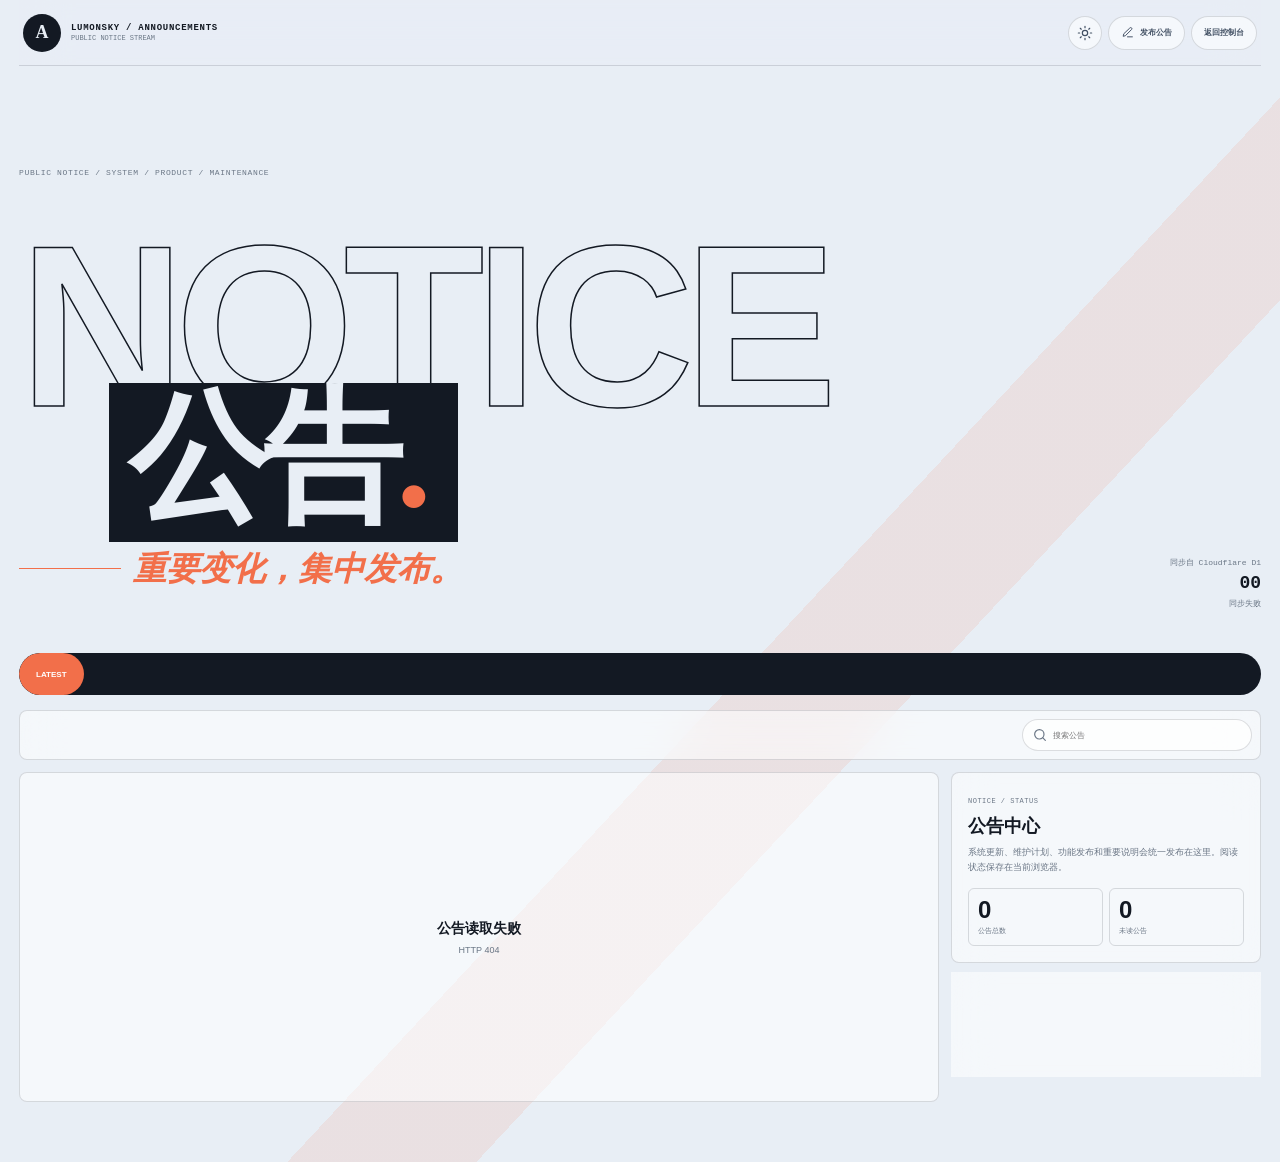
==== commit 31470226: "Add files via upload" ====
--- a/announcement.html
+++ b/announcement.html
@@ -1312,7 +1312,7 @@
 
       const $ = (selector, scope = document) => scope.querySelector(selector);
       const $$ = (selector, scope = document) => [...scope.querySelectorAll(selector)];
-      const TOKEN_KEY = "lumon.dashviewer.token";
+      const TOKEN_KEY = "lumon.announcement.admin.token";
       const READ_KEY = "lumon.announcements.read.v1";
       const reducedMotion = matchMedia("(prefers-reduced-motion: reduce)").matches;
       const state = {
